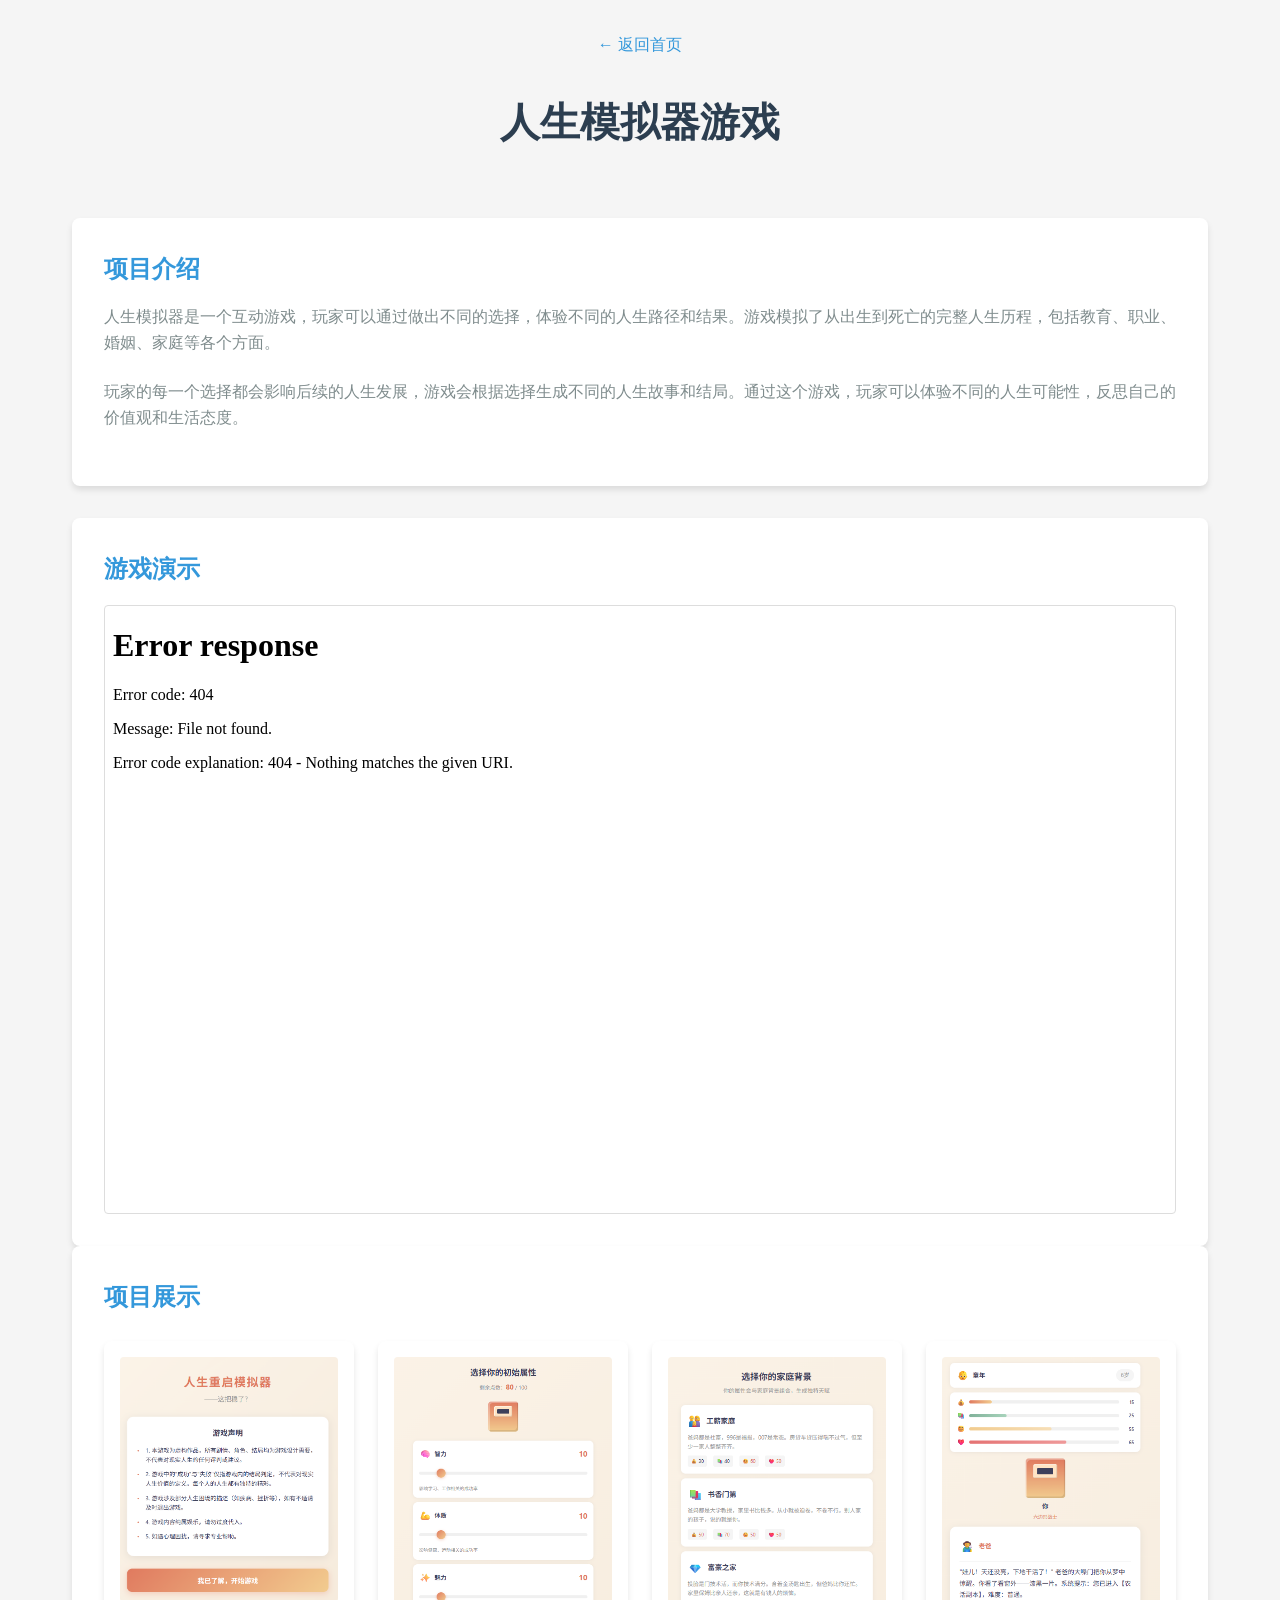
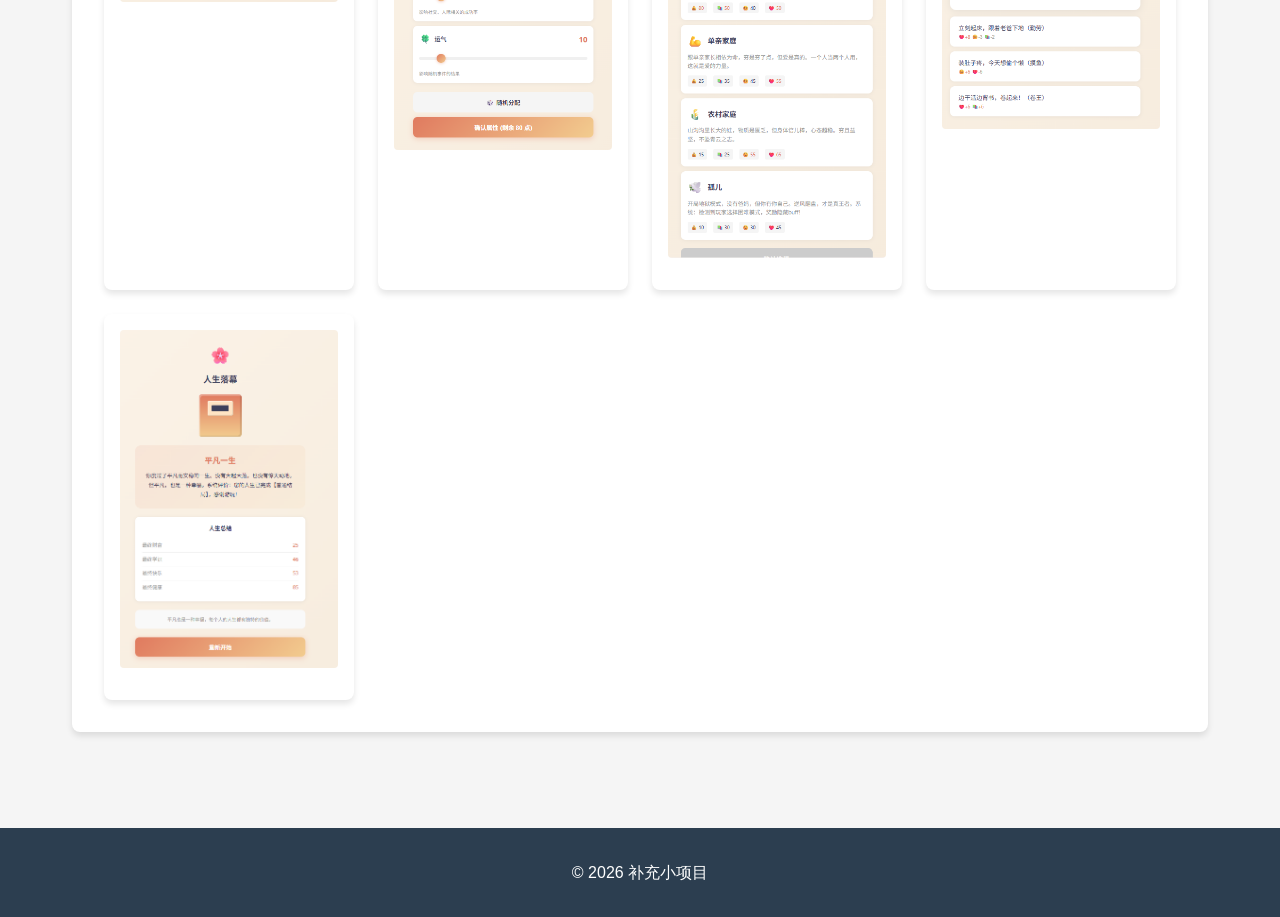
==== life-simulator.html @ 99b1339b "Add files via upload" ====
<!DOCTYPE html>
<html lang="zh-CN">
<head>
  <meta charset="UTF-8">
  <meta name="viewport" content="width=device-width, initial-scale=1.0">
  <title>人生模拟器游戏</title>
  <style>
    * {
      margin: 0;
      padding: 0;
      box-sizing: border-box;
    }

    body {
      font-family: 'Arial', sans-serif;
      background-color: #f5f5f5;
      color: #333;
      line-height: 1.6;
    }

    .container {
      max-width: 1200px;
      margin: 0 auto;
      padding: 2rem;
    }

    header {
      text-align: center;
      margin-bottom: 4rem;
    }

    h1 {
      font-size: 2.5rem;
      margin-bottom: 1rem;
      color: #2c3e50;
    }

    .back-link {
      display: inline-block;
      margin-bottom: 2rem;
      color: #3498db;
      text-decoration: none;
    }

    .back-link:hover {
      text-decoration: underline;
    }

    .project-content {
      background-color: white;
      border-radius: 8px;
      box-shadow: 0 4px 6px rgba(0, 0, 0, 0.1);
      padding: 2rem;
      margin-bottom: 2rem;
    }

    .project-content h2 {
      font-size: 1.5rem;
      margin-bottom: 1rem;
      color: #3498db;
    }

    .project-content p {
      margin-bottom: 1.5rem;
      color: #7f8c8d;
    }

    .demo-section {
      background-color: white;
      border-radius: 8px;
      box-shadow: 0 4px 6px rgba(0, 0, 0, 0.1);
      padding: 2rem;
    }

    .demo-section h2 {
      font-size: 1.5rem;
      margin-bottom: 1rem;
      color: #3498db;
    }

    .demo-container {
      border: 1px solid #ddd;
      border-radius: 4px;
      overflow: hidden;
    }

    .demo-container iframe {
      width: 100%;
      height: 600px;
      border: none;
    }

    .image-gallery {
      display: grid;
      grid-template-columns: repeat(auto-fit, minmax(250px, 1fr));
      gap: 1.5rem;
      margin-top: 1.5rem;
    }

    .gallery-item {
      background-color: white;
      padding: 1rem;
      border-radius: 8px;
      box-shadow: 0 4px 6px rgba(0, 0, 0, 0.1);
      text-align: center;
      transition: transform 0.3s ease;
    }

    .gallery-item:hover {
      transform: translateY(-5px);
    }

    .gallery-item img {
      width: 100%;
      height: auto;
      border-radius: 4px;
      margin-bottom: 0.5rem;
    }

    footer {
      text-align: center;
      margin-top: 4rem;
      padding: 2rem;
      background-color: #2c3e50;
      color: white;
    }
  </style>
</head>
<body>
  <div class="container">
    <header>
      <a href="index.html" class="back-link">← 返回首页</a>
      <h1>人生模拟器游戏</h1>
    </header>

    <div class="project-content">
      <h2>项目介绍</h2>
      <p>人生模拟器是一个互动游戏，玩家可以通过做出不同的选择，体验不同的人生路径和结果。游戏模拟了从出生到死亡的完整人生历程，包括教育、职业、婚姻、家庭等各个方面。</p>
      <p>玩家的每一个选择都会影响后续的人生发展，游戏会根据选择生成不同的人生故事和结局。通过这个游戏，玩家可以体验不同的人生可能性，反思自己的价值观和生活态度。</p>
    </div>

    <div class="demo-section">
      <h2>游戏演示</h2>
      <div class="demo-container">
        <iframe src="../restart-life/index.html"></iframe>
      </div>
    </div>

    <div class="demo-section">
      <h2>项目展示</h2>
      <div class="image-gallery">
        <div class="gallery-item">
          <img src="images.life/p1.png" alt="人生模拟器游戏展示图1">
        </div>
        <div class="gallery-item">
          <img src="images.life/p2.png" alt="人生模拟器游戏展示图2">
        </div>
        <div class="gallery-item">
          <img src="images.life/p3.png" alt="人生模拟器游戏展示图3">
        </div>
        <div class="gallery-item">
          <img src="images.life/p4.png" alt="人生模拟器游戏展示图4">
        </div>
        <div class="gallery-item">
          <img src="images.life/p5.png" alt="人生模拟器游戏展示图5">
        </div>
      </div>
    </div>
  </div>

  <footer>
    <p>&copy; 2026 补充小项目</p>
  </footer>
</body>
</html>
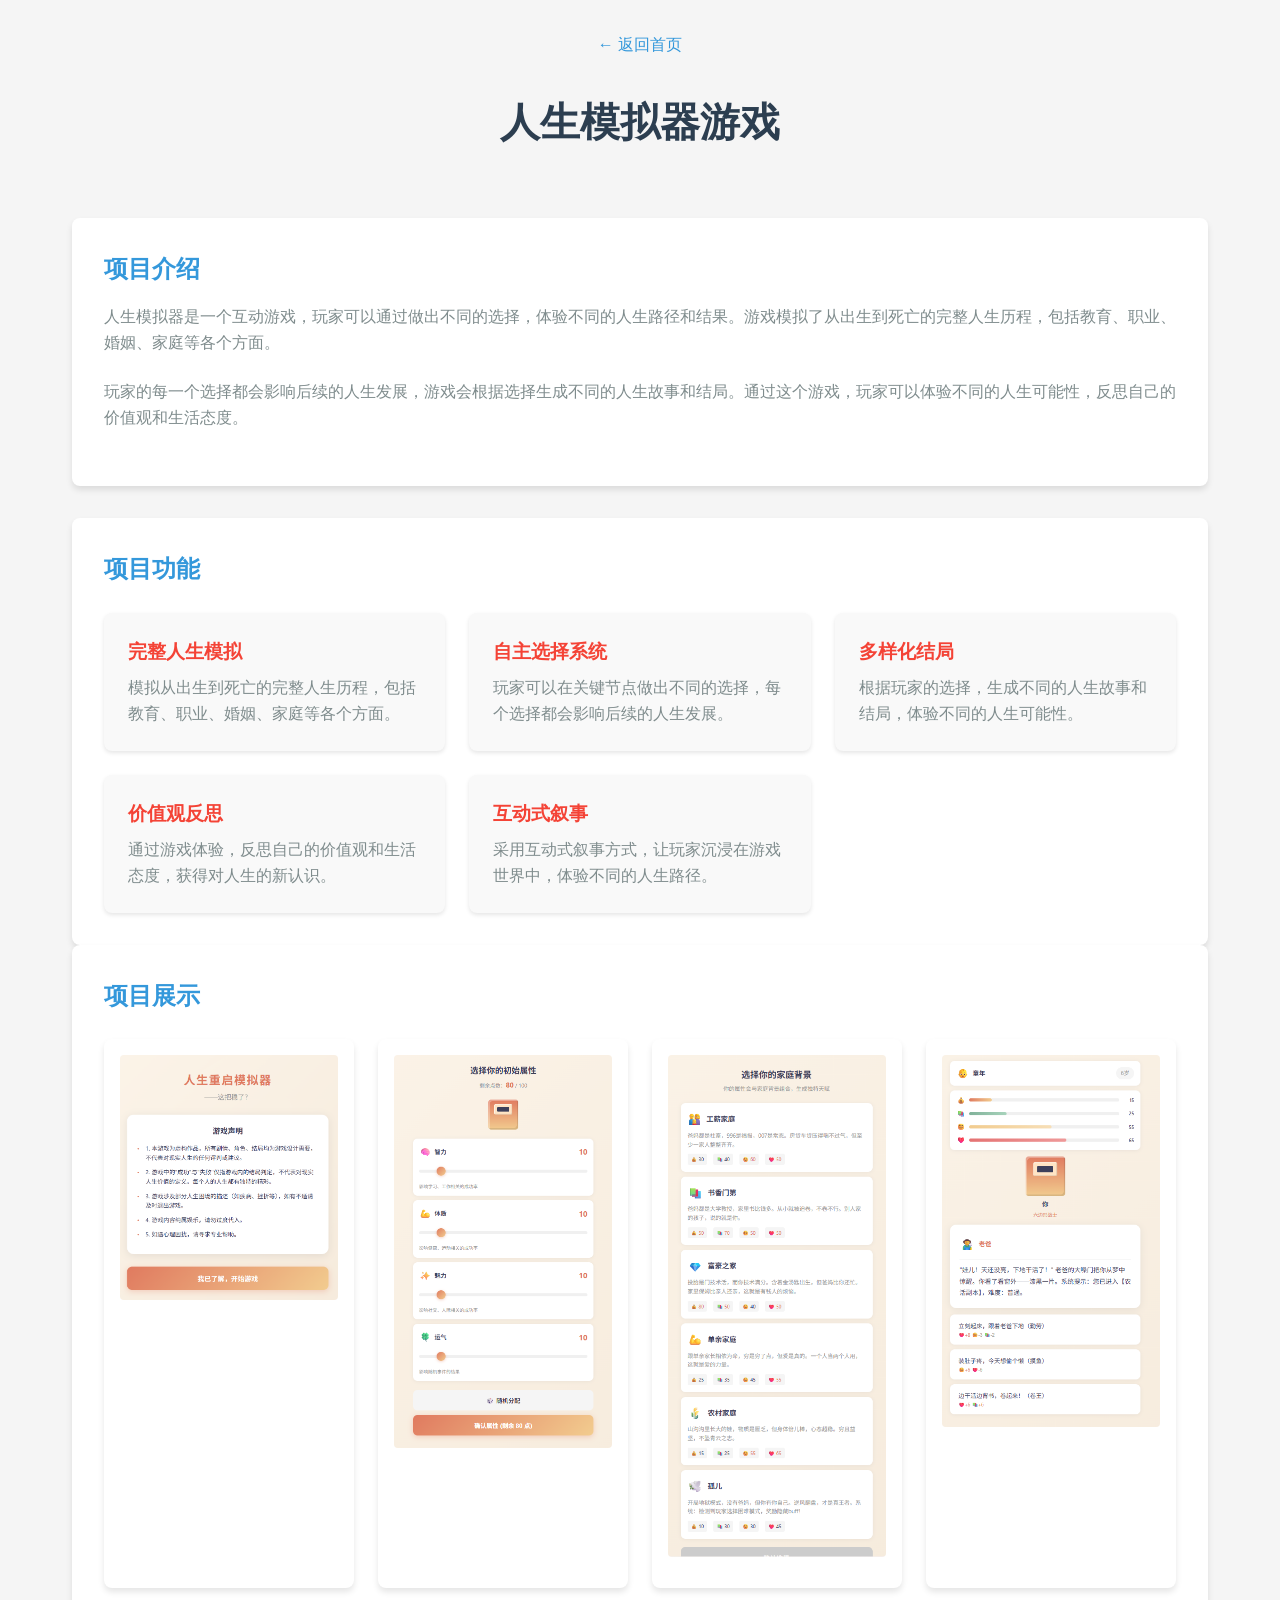
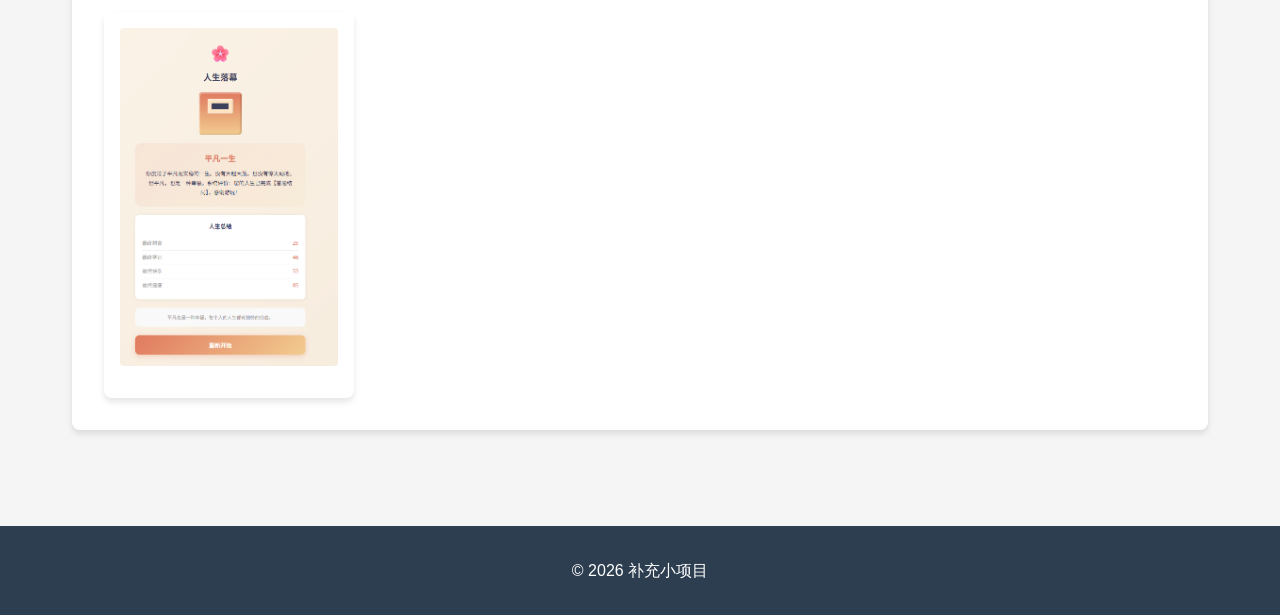
==== commit b3e66402: "Add files via upload" ====
--- a/life-simulator.html
+++ b/life-simulator.html
@@ -117,6 +117,31 @@
       margin-bottom: 0.5rem;
     }
 
+    .feature-list {
+      display: grid;
+      grid-template-columns: repeat(auto-fit, minmax(300px, 1fr));
+      gap: 1.5rem;
+      margin-top: 1.5rem;
+    }
+
+    .feature-item {
+      background-color: #f9f9f9;
+      padding: 1.5rem;
+      border-radius: 8px;
+      box-shadow: 0 2px 4px rgba(0, 0, 0, 0.1);
+    }
+
+    .feature-item h3 {
+      font-size: 1.2rem;
+      margin-bottom: 0.5rem;
+      color: #F44336;
+    }
+
+    .feature-item p {
+      margin-bottom: 0;
+      color: #7f8c8d;
+    }
+
     footer {
       text-align: center;
       margin-top: 4rem;
@@ -140,9 +165,28 @@
     </div>
 
     <div class="demo-section">
-      <h2>游戏演示</h2>
-      <div class="demo-container">
-        <iframe src="../restart-life/index.html"></iframe>
+      <h2>项目功能</h2>
+      <div class="feature-list">
+        <div class="feature-item">
+          <h3>完整人生模拟</h3>
+          <p>模拟从出生到死亡的完整人生历程，包括教育、职业、婚姻、家庭等各个方面。</p>
+        </div>
+        <div class="feature-item">
+          <h3>自主选择系统</h3>
+          <p>玩家可以在关键节点做出不同的选择，每个选择都会影响后续的人生发展。</p>
+        </div>
+        <div class="feature-item">
+          <h3>多样化结局</h3>
+          <p>根据玩家的选择，生成不同的人生故事和结局，体验不同的人生可能性。</p>
+        </div>
+        <div class="feature-item">
+          <h3>价值观反思</h3>
+          <p>通过游戏体验，反思自己的价值观和生活态度，获得对人生的新认识。</p>
+        </div>
+        <div class="feature-item">
+          <h3>互动式叙事</h3>
+          <p>采用互动式叙事方式，让玩家沉浸在游戏世界中，体验不同的人生路径。</p>
+        </div>
       </div>
     </div>
 
